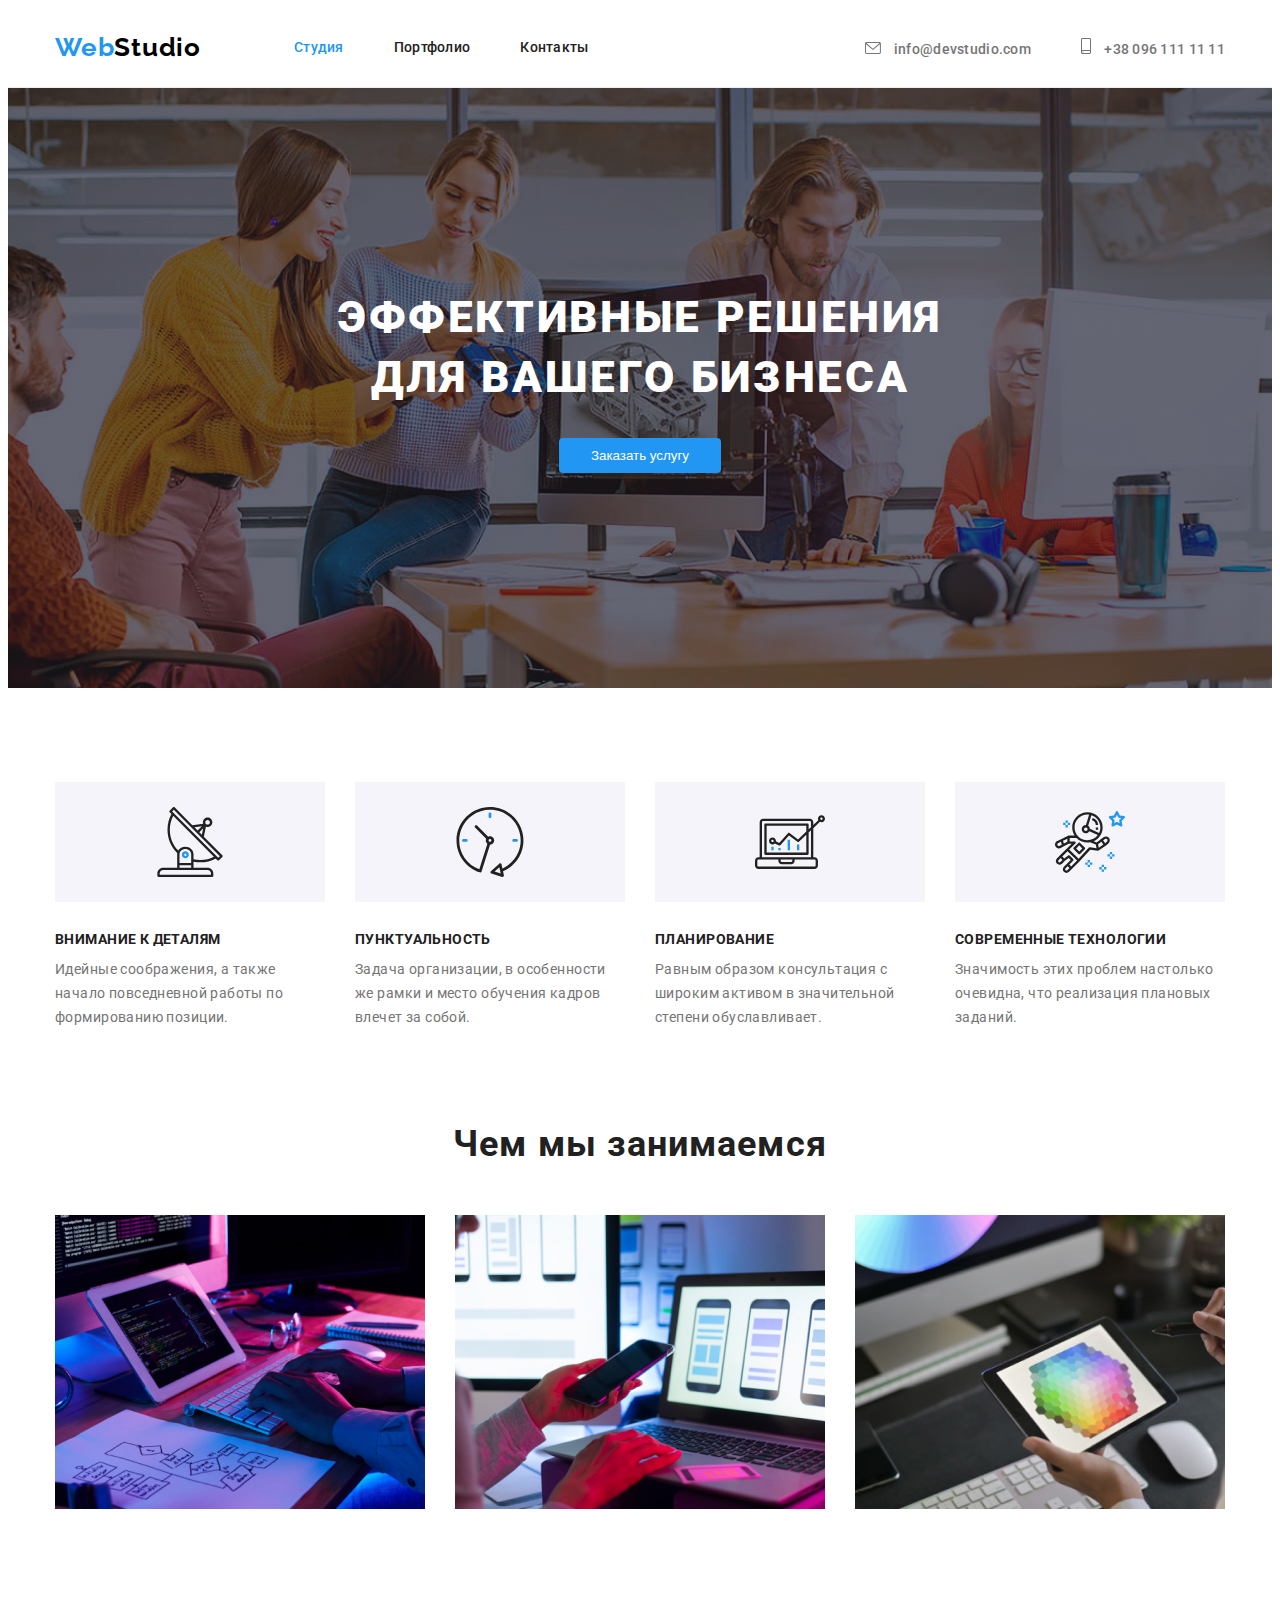
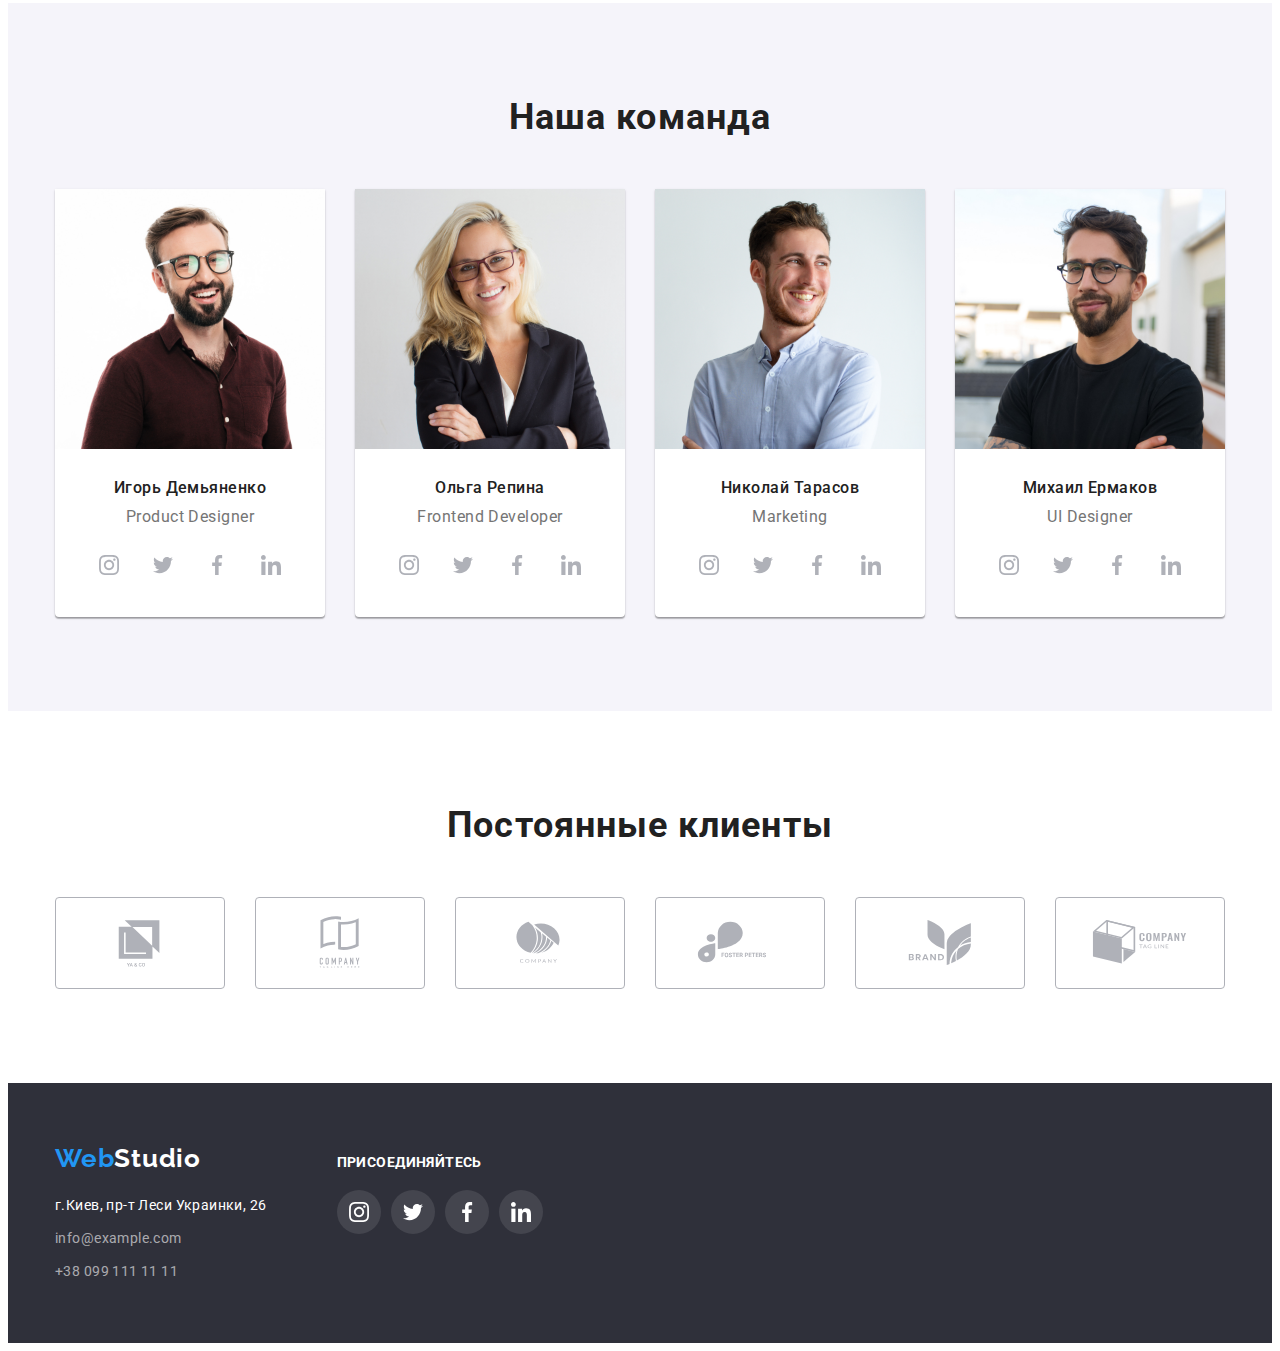
==== index.html @ e5f95749 "Initial commit" ====
<!DOCTYPE html>
<html lang="ru">

<head>
    <meta charset="UTF-8">
    <meta http-equiv="X-UA-Compatible" content="IE=edge">
    <meta name="viewport" content="width=device-width, initial-scale=1.0">
    <link rel="preconnect" href="https://fonts.googleapis.com">
    <link rel="preconnect" href="https://fonts.gstatic.com" crossorigin>
    <link
        href="https://fonts.googleapis.com/css2?family=Raleway:wght@700&family=Roboto:wght@400;500;700;900&display=swap"
        rel="stylesheet">
    <link rel="stylesheet" href="https://cdnjs.cloudflare.com/ajax/libs/modern-normalize/1.1.0/modern-normalize.min.css"
        integrity="sha512-wpPYUAdjBVSE4KJnH1VR1HeZfpl1ub8YT/NKx4PuQ5NmX2tKuGu6U/JRp5y+Y8XG2tV+wKQpNHVUX03MfMFn9Q=="
        crossorigin="anonymous" referrerpolicy="no-referrer" />
    <link rel="stylesheet" href="./css/styles.css">
    <title>Studio</title>
</head>

<body>
    <!-- header -->
    <header class="header">
        <div class="container">
            <div class="main-nav">
                <nav class="header-nav">
                    <a class="logo" href="#">Web<span class="header-logo">Studio</span></a>
                    <ul class="header-list">
                        <li class="header-item"><a class="header-link active" href="./index.html">Cтудия</a></li>
                        <li class="header-item"><a class="header-link" href="./portfolio.html">Портфолио</a></li>
                        <li class="header-item"><a class="header-link" href="">Контакты</a></li>
                    </ul>
                </nav>
                <ul class="header-contact">
                    <li class="contact-item"><a class="contact-link" href="mailto:info@devstudio.com">
                            <svg class="contact-icon" width="16" height="12">
                                <use href="./images/icons.svg#icon-envelope"></use>
                            </svg>
                            info@devstudio.com
                        </a>
                    </li>
                    <li class="contact-item"><a class="contact-link" href="tel:+380961111111">
                            <svg class="contact-icon" width="10" height="16">
                                <use href="./images/icons.svg#icon-smartphone"></use>
                            </svg>
                            +38 096 111 11 11
                        </a></li>
                </ul>
            </div>
        </div>
    </header>
    <!-- main -->
    <main>
        <!-- service -->
        <section class="service-top">
            <h1 class="service-title">
                Эффективные решения <br> для вашего бизнеса
            </h1>
            <button class="service-btn" type="button">Заказать услугу</button>
        </section>
        <!-- inform -->
        <section class="section">
            <div class="container">
                <h2 class="visually-hidden">Преимущества</h2>
                <ul class="inform-list">
                    <li class="inform-item">
                        <div class="inform-icons">
                            <svg class="inform-icon" widtht="70" height="70">
                                <use href="./images/icons.svg#icon-antenna"></use>
                            </svg>
                        </div>
                        <h3 class="inform-title">Внимание к деталям</h3>
                        <p class="inform-text">Идейные соображения, а также начало повседневной работы по формированию
                            позиции.</p>
                    </li>
                    <li class="inform-item">
                        <div class="inform-icons">
                            <svg class="inform-icon" width="70" height="70">
                                <use href="./images/icons.svg#icon-clock"></use>
                            </svg>
                        </div>
                        <h3 class="inform-title">Пунктуальность</h3>
                        <p class="inform-text">Задача организации, в особенности же рамки и место обучения кадров влечет
                            за
                            собой.</p>
                    </li>
                    <li class="inform-item">
                        <div class="inform-icons">
                            <svg class="inform-icon" width="70" height="70">
                                <use href="./images/icons.svg#icon-diagram"></use>
                            </svg>
                        </div>
                        <h3 class="inform-title">Планирование</h3>
                        <p class="inform-text">Равным образом консультация с широким активом в значительной степени
                            обуславливает.</p>
                    </li>
                    <li class="inform-item">
                        <div class="inform-icons">
                            <svg class="inform-icon" width="70" height="70">
                                <use href="./images/icons.svg#icon-astronaut"></use>
                            </svg>
                        </div>
                        <h3 class="inform-title">Современные технологии</h3>
                        <p class="inform-text">Значимость этих проблем настолько очевидна, что реализация плановых
                            заданий.
                        </p>
                    </li>
                </ul>
            </div>
        </section>
        <!-- process -->
        <section class="process section">
            <div class="container">
                <h2 class="subtitle">Чем мы занимаемся</h2>
                <ul class="process-list">
                    <li class="process-item"><img class="process-link" src="./images/box1.jpg" alt="чем мы занимаемся"
                            width="370">
                    </li>
                    <li class="process-item"><img class="process-link" src="./images/box2.jpg" alt="чем мы занимаемся"
                            width="370">
                    </li>
                    <li class="process-item"><img class="process-link" src="./images/box3.jpg" alt="чем мы занимаемся"
                            width="370">
                    </li>
                </ul>
            </div>
        </section>
        <!-- team -->
        <section class="team section">
            <div class="container">
                <h2 class="subtitle">Наша команда</h2>
                <ul class="team-list">
                    <li class="team-item">
                        <img class="team-img" src="./images/autor_1.jpg" alt="автор" width="270">
                        <div class="team-wrap">
                            <h3 class="team-title">Игорь Демьяненко</h3>
                            <p class="team-text">Product Designer</p>
                            <ul class="team-socials">
                                <li class="social-item">
                                    <a class="social-list" href="#">
                                        <svg class="icon-social" width="20" height="20">
                                            <use href="./images/icons.svg#icon-instagram">instagram</use>
                                        </svg>
                                    </a>
                                </li>
                                <li class="social-item">
                                    <a class="social-list" href="#"class="social-list" href="#">
                                        <svg class="icon-social" width="20" height="20">
                                            <use href="./images/icons.svg#icon-twitter">twitter</use>
                                        </svg>
                                    </a>
                                </li>
                                <li class="social-item">
                                    <a class="social-list" href="#"class="social-list" href="#">
                                        <svg class="icon-social" width="20" height="20">
                                            <use href="./images/icons.svg#icon-facebook">facebook</use>
                                        </svg>
                                    </a>
                                </li>
                                <li class="social-item">
                                    <a class="social-list" href="#"class="social-list" href="#">
                                        <svg class="icon-social" width="20" height="20">
                                            <use href="./images/icons.svg#icon-linkedin">linkedin</use>
                                        </svg>
                                    </a>
                                </li>
                            </ul>
                        </div>
                    </li>
                    <li class="team-item">
                        <img class="team-img" src="./images/autor_2.jpg" alt="автор" width="270">
                        <div class="team-wrap">
                            <h3 class="team-title">Ольга Репина</h3>
                            <p class="team-text">Frontend Developer</p>
                            <ul class="team-socials">
                                <li class="social-item">
                                    <a class="social-list" href="#"class="social-list" href="#">
                                        <svg class="icon-social" width="20" height="20">
                                            <use href="./images/icons.svg#icon-instagram">instagram</use>
                                        </svg>
                                    </a>
                                </li>
                                <li class="social-item">
                                    <a class="social-list" href="#"class="social-list" href="#">
                                        <svg class="icon-social" width="20" height="20">
                                            <use href="./images/icons.svg#icon-twitter">twitter</use>
                                        </svg>
                                    </a>
                                </li>
                                <li class="social-item">
                                    <a class="social-list" href="#"class="social-list" href="#">
                                        <svg class="icon-social" width="20" height="20">
                                            <use href="./images/icons.svg#icon-facebook">facebook</use>
                                        </svg>
                                    </a>
                                </li>
                                <li class="social-item">
                                    <a class="social-list" href="#"class="social-list" href="#">
                                        <svg class="icon-social" width="20" height="20">
                                            <use href="./images/icons.svg#icon-linkedin">linkedin</use>
                                        </svg>
                                    </a>
                                </li>
                            </ul>
                        </div>
                    </li>
                    <li class="team-item">
                        <img class="team-img" src="./images/autor_3.jpg" alt="автор" width="270">
                        <div class="team-wrap">
                            <h3 class="team-title">Николай Тарасов</h3>
                            <p class="team-text">Marketing</p>
                            <ul class="team-socials">
                                <li class="social-item">
                                    <a class="social-list" href="#"class="social-list" href="#">
                                        <svg class="icon-social" width="20" height="20">
                                            <use href="./images/icons.svg#icon-instagram">instagram</use>
                                        </svg>
                                    </a>
                                </li>
                                <li class="social-item">
                                    <a class="social-list" href="#"class="social-list" href="#">
                                        <svg class="icon-social" width="20" height="20">
                                            <use href="./images/icons.svg#icon-twitter">twitter</use>
                                        </svg>
                                    </a>
                                </li>
                                <li class="social-item">
                                    <a class="social-list" href="#"class="social-list" href="#">
                                        <svg class="icon-social" width="20" height="20">
                                            <use href="./images/icons.svg#icon-facebook">facebook</use>
                                        </svg>
                                    </a>
                                </li>
                                <li class="social-item">
                                    <a class="social-list" href="#"class="social-list" href="#">
                                        <svg class="icon-social" width="20" height="20">
                                            <use href="./images/icons.svg#icon-linkedin">linkedin</use>
                                        </svg>
                                    </a>
                                </li>
                            </ul>
                        </div>
                    </li>
                    <li class="team-item">
                        <img class="team-img" src="./images/autor_4.jpg" alt="автор" width="270">
                        <div class="team-wrap">
                            <h3 class="team-title">Михаил Ермаков</h3>
                            <p class="team-text">UI Designer</p>
                            <ul class="team-socials">
                                <li class="social-item">
                                    <a class="social-list" href="#">
                                        <svg class="icon-social" width="20" height="20">
                                            <use href="./images/icons.svg#icon-instagram">instagram</use>
                                        </svg>
                                    </a>
                                </li>
                                <li class="social-item">
                                    <a class="social-list" href="#">
                                        <svg class="icon-social" width="20" height="20">
                                            <use href="./images/icons.svg#icon-twitter">twitter</use>
                                        </svg>
                                    </a>
                                </li>
                                <li class="social-item">
                                    <a class="social-list" href="#">
                                        <svg class="icon-social" width="20" height="20">
                                            <use href="./images/icons.svg#icon-facebook">facebook</use>
                                        </svg>
                                    </a>
                                </li>
                                <li class="social-item">
                                    <a class="social-list" href="#">
                                        <svg class="icon-social" width="20" height="20">
                                            <use href="./images/icons.svg#icon-linkedin">linkedin</use>
                                        </svg>
                                    </a>
                                </li>
                            </ul>
                        </div>
                    </li>
                </ul>
            </div>
        </section>
        <section class="section">
            <div class="container">
                <h2 class="subtitle">Постоянные клиенты
                </h2>
                <ul class="customers-list">
                    <li class="customers-item">
                        <a class="customers-link" href="#">
                            <svg class="customers-icon" width="106" height="60">
                                <use href="./images/icons.svg#icon-client1"></use>
                            </svg>
                        </a>
                    </li>
                    <li class="customers-item">
                        <a class="customers-link" href="#">
                            <svg class="customers-icon" width="106" height="60">
                                <use href="./images/icons.svg#icon-client2"></use>
                            </svg>
                        </a>
                    </li>
                    <li class="customers-item">
                        <a class="customers-link" href="#">
                            <svg class="customers-icon" width="106" height="60">
                                <use href="./images/icons.svg#icon-client3"></use>
                            </svg>
                        </a>
                    </li>
                    <li class="customers-item">
                        <a class="customers-link" href="#">
                            <svg class="customers-icon" width="106" height="60">
                                <use href="./images/icons.svg#icon-client4"></use>
                            </svg>
                        </a>
                    </li>
                    <li class="customers-item">
                        <a class="customers-link" href="#">
                            <svg class="customers-icon" width="106" height="60">
                                <use href="./images/icons.svg#icon-client5"></use>
                            </svg>
                        </a>
                    </li>
                    <li class="customers-item">
                        <a class="customers-link" href="#">
                            <svg class="customers-icon" width="106" height="60">
                                <use href="./images/icons.svg#icon-client6"></use>
                            </svg>
                        </a>
                    </li>
                </ul>
            </div>
        </section>
    </main>
    <!-- footer -->
    <footer class="footer">
        <div class="container">
            <div class="footer-wrapper">
                <div class="footer-about">
                    <a class="logo footer-logotip" href="#">Web<span class="footer-logo">Studio</span></a>
                    <address class="footer-contact">
                        <ul class="footer-list">
                            <li class="footer-item">
                                <p class="footer-text">г.Киев, пр-т Леси Украинки, 26</p>
                            </li>
                            <li class="footer-item">
                                <a class="footer-link" href="mailto:info@example.com">info@example.com</a>
                            </li>
                            <li class="footer-item">
                                <a class="footer-link" href="tel:+380991111111">+38 099 111 11 11</a>
                            </li>
                        </ul>
                    </address>
                </div>
                <div class="footer-social">
                    <h2 class="title-social">присоединяйтесь</h2>
                    <ul class="team-socials social-footer">
                        <li class="social-item social-footer-item">
                            <a class="social-list social-footer-link" href="#" class="social-list" href="#">
                                <svg class="icon-social footer-social-icon" width="20" height="20">
                                    <use href="./images/icons.svg#icon-instagram">instagram</use>
                                </svg>
                            </a>
                        </li>
                        <li class="social-item social-footer-item">
                            <a class="social-list social-footer-link" href="#" class="social-list" href="#">
                                <svg class="icon-social footer-social-icon" width="20" height="20">
                                    <use href="./images/icons.svg#icon-twitter">twitter</use>
                                </svg>
                            </a>
                        </li>
                        <li class="social-item social-footer-item">
                            <a class="social-list social-footer-link" href="#" class="social-list" href="#">
                                <svg class="icon-social footer-social-icon" width="20" height="20">
                                    <use href="./images/icons.svg#icon-facebook">facebook</use>
                                </svg>
                            </a>
                        </li>
                        <li class="social-item social-footer-item">
                            <a class="social-list social-footer-link" href="#" class="social-list" href="#">
                                <svg class="icon-social footer-social-icon" width="20" height="20">
                                    <use href="./images/icons.svg#icon-linkedin">linkedin</use>
                                </svg>
                            </a>
                        </li>
                    </ul>
                </div>
            </div>
        </div>
    </footer>
</body>

</html>
---- css/styles.css ----
/*Color*/
:root {
    --brand-color: #2F303A;
    --font-color: #F5F4FA;
    --active: #2196F3;
    --black: #000000;
    --favorit: #212121;
    --text: #757575;
    --white: #ffffff;
    --hover-btn: #188CE8;
    --header-border: #ECECEC;
    --icons-svg: #AFB1B8;
}

*,
*::after,
*::before {
    box-sizing: border-box;
}

h1,
h2,
h3,
h4,
h5,
p {
    padding: 0;
    margin: 0;
}

img {
    display: block;
}

body {
    font-family: 'Roboto', sans-serif;
    font-size: 14px;
    color: var(--favorit);
    padding: 0;
}

ul {
    list-style: none;
}

a {
    text-decoration: none;
    color: var(--favorit);
}

/* container */

.container {
    width: 1200px;
    padding-left: 15px;
    padding-right: 15px;
    margin-left: auto;
    margin-right: auto;
    /* border: 2px solid tomato; */
}

/* section-top */

.section {
    padding-top: 94px;
    padding-bottom: 94px;
}

/* header */

.header {
    border-bottom: 1px solid var(--header-border);
    padding-top: 24px;
    padding-bottom: 24px;
}

.main-nav {
    display: flex;
    align-items: center;
}

.header-nav {
    display: flex;
    align-items: center;
}

.header-nav .logo {
    margin-right: 93px;
}

.logo {
    font-family: 'Raleway';
    font-style: normal;
    font-weight: 700;
    font-size: 26px;
    line-height: 1.19;
    text-decoration: none;
    letter-spacing: 0.03em;
    color: var(--active);
}

.header-logo {
    color: var(--black);
}

.header-list {
    display: flex;
    align-items: center;
}

.header-list .header-item + .header-item,
.header-contact .contact-item + .contact-item {
    margin-left: 50px;
}

.header-list,
.header-contact {
    align-items: center;
    padding: 0;
    margin: 0;

    font-weight: 500;
    line-height: 16px;
    letter-spacing: 0.02em;
}

.header-contact {
    align-items: baseline;
}



.header-link.active {
    color: var(--active);
}

.header-contact {
    display: flex;
    margin-left: auto;
}

.header-link:hover,
.header-link:focus,
.contact-link:hover,
.contact-link:focus {
    color: var(--active);
    cursor: pointer;
    fill: var(--active);
}


.contact-link {
    color: var(--text);
    fill: var(--text);
}

.contact-icon {
    margin-right: 10px;
}

.service-top {
    max-width: 1600px;
    min-height: 600px;
    margin-left: auto;
    margin-right: auto;
    align-items: center;
    padding-top: 200px;
    padding-bottom: 200px;
    /* background-color: var(--brand-color); */
    background-image: linear-gradient(
        to right, 
        rgba(47, 48, 58, 0.4),
        rgba(47, 48, 58, 0.4)
        ), 
        url("../images/background.jpg");
    background-repeat: no-repeat;
    background-size: cover;
    background-position: center;
}

.service-title {
    font-weight: 900;
    font-size: 44px;
    line-height: 1.36;
    text-align: center;
    letter-spacing: 0.06em;
    text-transform: uppercase;
    color: var(--white);

    margin-bottom: 30px ;
}

.service-btn {
    display: block;
    margin-left: auto;
    margin-right: auto;
    padding: 10px 32px;
    border-radius: 4px;
    border: none;
    cursor: pointer;

    color: var(--white);
    background-color: var(--active);
    box-shadow: 0px 4px 4px rgba(0, 0, 0, 0.15);
    
}

.service-btn:hover {
    background-color: var(--hover-btn);
}



/* inform */

.visually-hidden {
    position: absolute;
    white-space: nowrap;
    width: 1px;
    height: 1px;
    overflow: hidden;
    border: 0;
    padding: 0;
    clip: rect(0 0 0 0);
    clip-path: inset(50%);
    margin: -1px;
}

.inform-list {
    display: flex;
    justify-content: space-between;
    padding: 0;
    margin: 0;
}

.inform-item {
    width: calc((100% - 90px) / 4);
    margin-right: 30px;
}

.inform-icons {
    display: flex;
    align-items: center;
    justify-content: center;

    background-color: #F5F4FA;
    width: 270px;
    height: 120px;
    margin-bottom: 30px;
}

.inform-item:last-child {
    margin-right: 0;
}

.inform-title {
    font-family: 'Roboto';
    font-style: normal;
    font-weight: 700;
    font-size: 14px;
    line-height: 1.14;
    letter-spacing: 0.03em;
    text-transform: uppercase;

    margin-bottom: 10px;

}

.inform-text {
    line-height: 1.71;
    letter-spacing: 0.03em;
    color: var(--text);
}


/* process */

.process {
    padding-top: 0;
}

.subtitle {
    text-align: center;
    font-size: 36px;
    line-height: 1.16;
    letter-spacing: 0.03em;

    margin-bottom: 50px;
}

.process-list {
    display: flex;
    padding: 0;
    margin: 0;
}

.process-item {
    margin-right: 30px;
    width: 370px;
}
.process-item:last-child {
    margin-right: 0px;
}

/* team */

.team {
    background-color: var(--font-color);
}

.team-list {
    display: flex;
    padding: 0;
    margin: 0;
}

.team-item {
    width: calc((100% - 90px) / 4);
    margin-right: 30px;

    text-align: center;
    background: var(--white);
    box-shadow: 0px 1px 3px rgba(0, 0, 0, 0.12), 0px 1px 1px rgba(0, 0, 0, 0.14), 0px 2px 1px rgba(0, 0, 0, 0.2);
    border-radius: 0px 0px 4px 4px;
}

.team-wrap {
    padding-top: 30px;
    padding-bottom: 30px;
}

.team-item:last-child {
    margin-right: 0;
}

.team-title {
    font-weight: 500;
    font-size: 16px;
    line-height: 1.18;
    letter-spacing: 0.03em;

    margin-bottom: 10px;
}

.team-text {
    font-size: 16px;
    line-height: 1.18;
    letter-spacing: 0.03em;
    color: var(--text);

    margin-bottom: 16px;
}

.team-socials {
    display: flex;
    align-items: center;
    justify-content: center;
    margin: 0;
    padding: 0;
}

.social-item {
    margin-right: 10px;
}

.social-item:last-child {
    margin-right: 0;
}

.social-list {
    display: flex;
    justify-content: center;
    align-items: center;
    border-radius: 50%;
    width: 44px;
    height: 44px;
    margin: 0;
    padding: 0;
}

.social-list:hover,
.social-list:focus {
    background-color: var(--active);
}
.social-list:hover .icon-social,
.social-list:focus .icon-social {
    fill: var(--white);
}

.icon-social {
    width: 20px;
    height: 20px;
    fill: var(--icons-svg);
}

/* customers */


.customers-list {
    display: flex;
    align-items: center;
    justify-content: center;
    margin:0;
    padding: 0;
    
}

.customers-item {
    margin-right: 30px;
}

.customers-link {
    display: flex;
    align-items:center;
    justify-content: center;
    margin: 0;
    padding: 0;
    width: 170px;
    height: 92px;
    border: 1px solid var(--icons-svg);
    border-radius: 4px;
    fill: var(--icons-svg);
}
.customers-item:last-child {
    margin-right: 0;
}

.customers-link:hover .customers-icon,
.customers-link:focus .customers-icon {
    fill: var(--active);
}

.customers-link:hover,
.customers-link:focus {
    border-color: var(--active);
}


/* footer */


.footer {
    padding: 60px 0;
    background-color: var(--brand-color);
}

.footer-wrapper {
    display: flex;
    align-items: baseline;
}
.footer-about {
    margin-right: 70px;
}


.footer-logotip {
    display: block;
    margin-bottom: 20px;
}

.footer-logo {
    color: var(--white);
    
}

.footer-item:nth-child(-n+2) {
    margin-bottom: 9px;
}

.footer-list {
    padding: 0;
    margin:0;
}

.footer-text {
    font-style: normal;
    line-height: 1.71;
    letter-spacing: 0.03em;
    color: var(--white);

}

.title-social {
    font-size: 14px;
    line-height: 16px;
    letter-spacing: 0.03em;
    text-transform: uppercase;
    color: var(--white);

    margin-bottom: 20px;
}

.footer-link {
    font-style: normal;
    line-height: 1.71;
    padding-top: 9px;
    letter-spacing: 0.03em;
    color: rgba(255, 255, 255, 0.6);
    }

.social-footer-link {
    background-color: rgba(255, 255, 255, 0.1);
}
.footer-social-icon {
    fill: var(--white);
}
                    /* PORTFOLIO */

    /* main-header */
.portfolio-control {
    display: flex;
    justify-content: center;
    padding: 0;
    margin: 0;
    margin-bottom: 50px;
}

.control-item {
    margin-right: 8px;
}

.portfolio-control:last-child {
    margin-right: 0;
}

.control-btn {
    display: block;
    padding: 6px 22px;
    background: var(--font-color);
    border-radius: 4px;
    border: none;   
    font-family: 'Roboto';
    font-style: normal;
    font-weight: 500;
    font-size: 16px;
    line-height: 1.6;
    text-align: center;
    letter-spacing: 0.03em;
    cursor: pointer;
    color: var(--favorit);
}

.control-btn.active {
    background: var(--hover-btn);
    box-shadow: 0px 3px 1px rgba(0, 0, 0, 0.1), 0px 1px 2px rgba(0, 0, 0, 0.08), 0px 2px 2px rgba(0, 0, 0, 0.12);
    border-radius: 4px;
    font-family: 'Roboto';
    font-style: normal;
    font-weight: 500;
    font-size: 16px;
    line-height: 1.62;
    text-align: center;
    letter-spacing: 0.03em;
    color: var(--white);
}

.control-btn:hover,
.control-btn:focus {
    background: var(--hover-btn);
    box-shadow: 0px 3px 1px rgba(0, 0, 0, 0.1), 0px 1px 2px rgba(0, 0, 0, 0.08), 0px 2px 2px rgba(0, 0, 0, 0.12);
    border-radius: 4px;
    border: none;
    font-family: 'Roboto';
    font-style: normal;
    font-weight: 500;
    font-size: 16px;
    line-height: 1.62;
    text-align: center;
    letter-spacing: 0.03em;
    color: var(--white);
}

/* content */

.portfolio-content {
    display: flex;
    flex-wrap: wrap;
    padding: 0;
    margin: 0;
}

.content-item {
    display: block;
    width: calc((100% - 60px) / 3);
    margin-right: 30px;
    margin-bottom: 30px;

    background: var(--white);
    border: 1px solid #EEEEEE;
}

.content-item:nth-child(3n) {
    margin-right: 0;
}

.content-item:nth-child(n + 7) {
    margin-bottom: 0;
}

.content-img {
    display: block;
    max-width: 100%;
    height: auto;
}

.content-link {
    display: block;
    margin: 0;
    padding: 0;
}

.content-link:hover,
.content-link:focus {
    box-shadow: 0px 1px 1px rgba(0, 0, 0, 0.12), 0px 4px 4px rgba(0, 0, 0, 0.06), 1px 4px 6px rgba(0, 0, 0, 0.16);
}

.content-wrap {
    padding: 20px 24px;
}

.content-title {
    font-family: 'Roboto';
    font-style: normal;
    font-size: 18px;
    line-height: 2;
    letter-spacing: 0.06em;
    color: var(--favorit);

}

.content-text {
    font-family: 'Roboto';
    font-style: normal;
    font-size: 16px;
    line-height: 1.87;
    letter-spacing: 0.03em;
    color: var(--text);
}
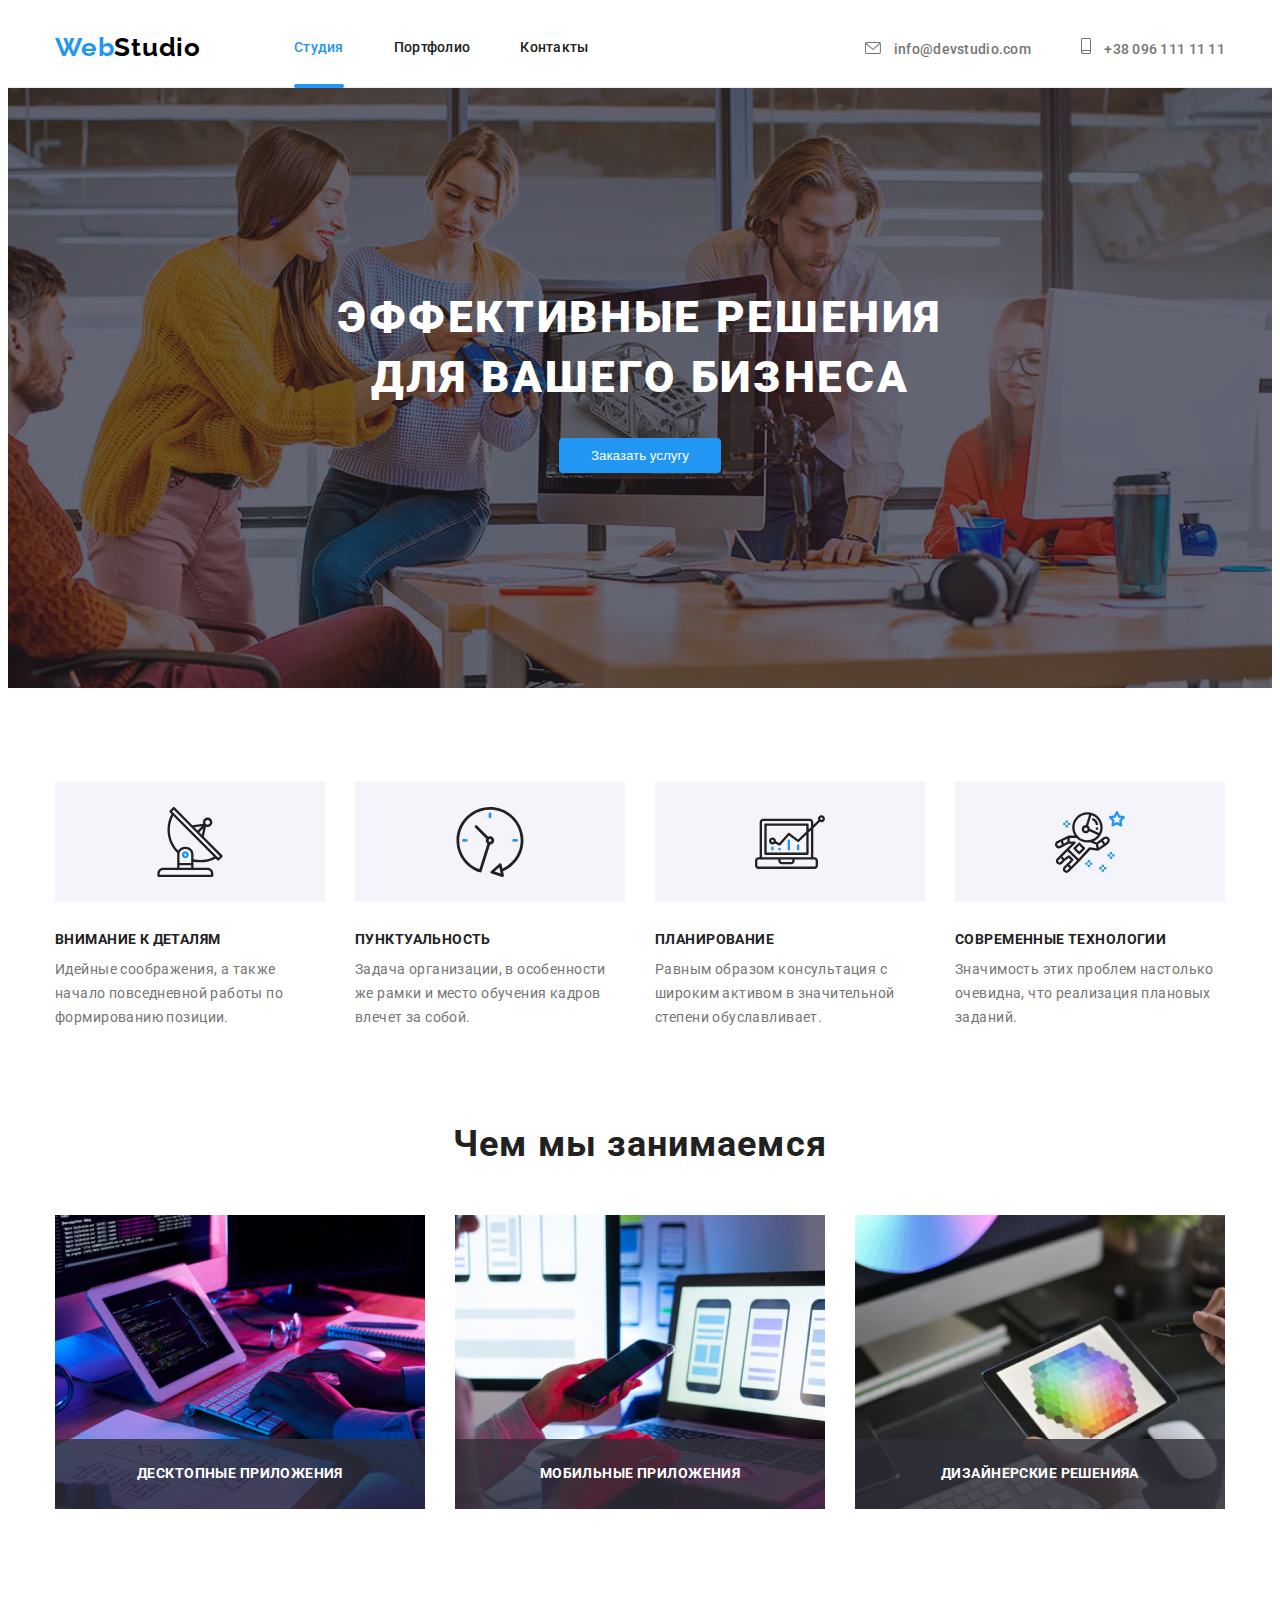
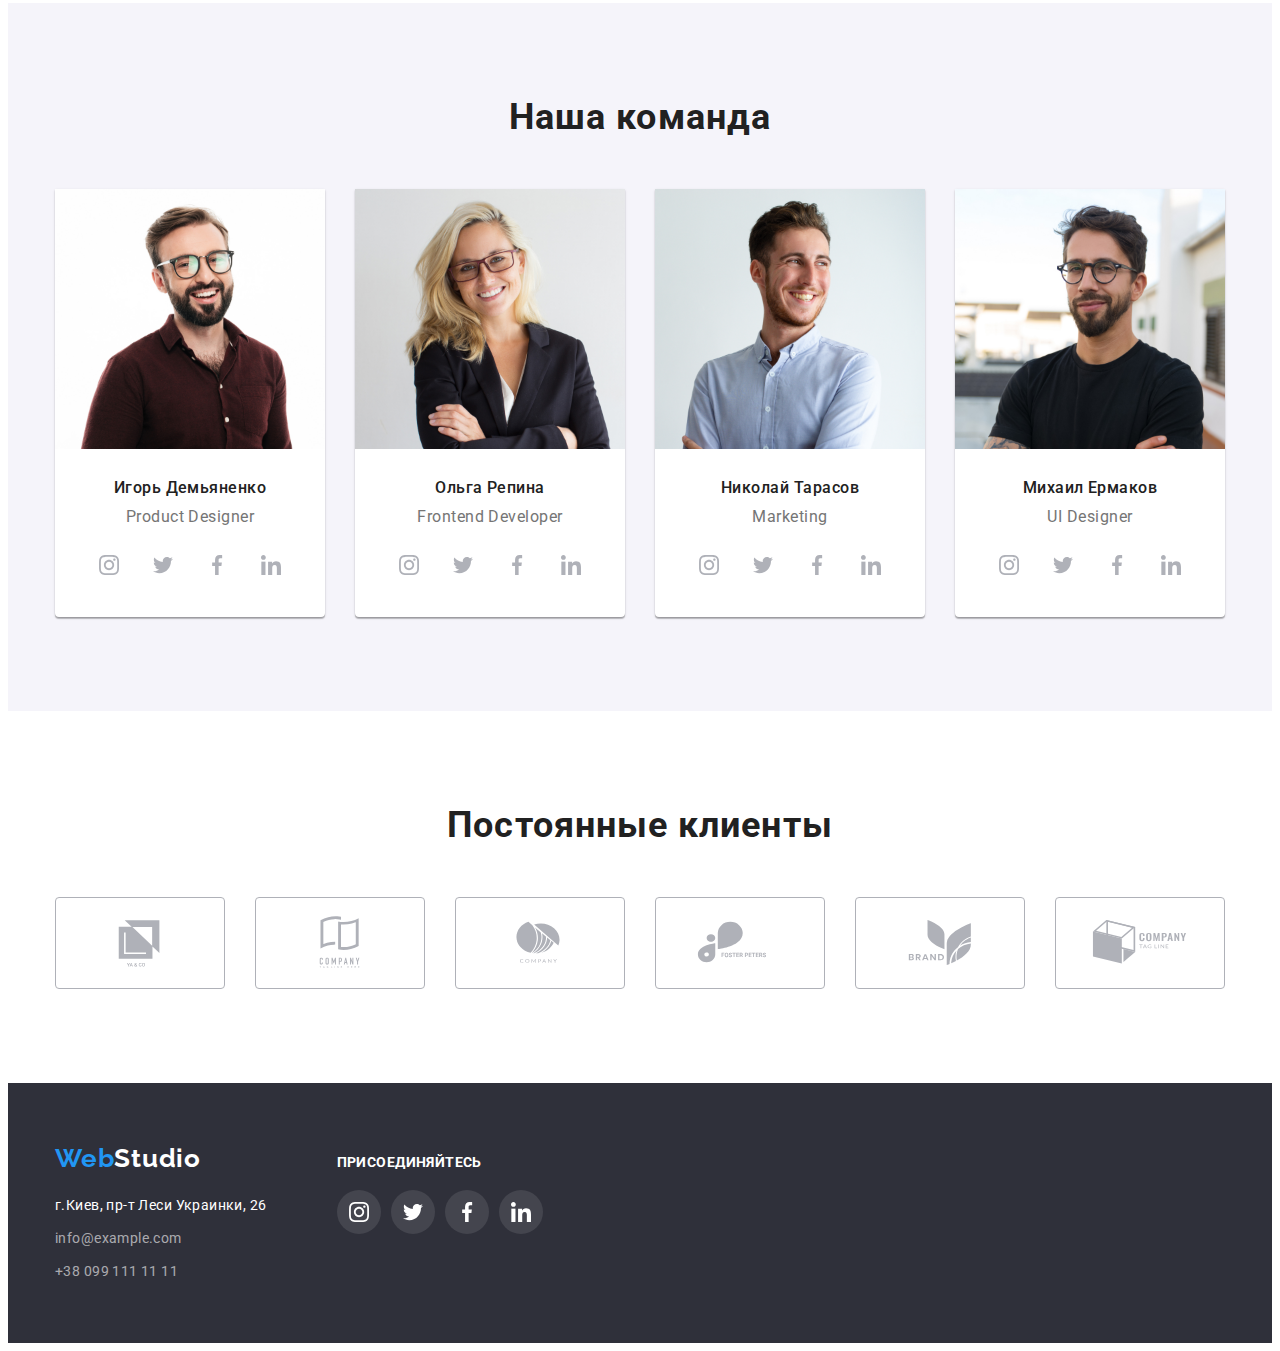
==== commit f7da5c7b: "header-after" ====
--- a/index.html
+++ b/index.html
@@ -114,12 +114,15 @@
                 <ul class="process-list">
                     <li class="process-item"><img class="process-link" src="./images/box1.jpg" alt="чем мы занимаемся"
                             width="370">
+                            <p class="process-text">Десктопные приложения</p>
                     </li>
                     <li class="process-item"><img class="process-link" src="./images/box2.jpg" alt="чем мы занимаемся"
                             width="370">
+                            <p class="process-text">Мобильные приложения</p>
                     </li>
                     <li class="process-item"><img class="process-link" src="./images/box3.jpg" alt="чем мы занимаемся"
                             width="370">
+                            <p class="process-text">Дизайнерские решенияa</p>
                     </li>
                 </ul>
             </div>
--- a/css/styles.css
+++ b/css/styles.css
@@ -134,6 +134,21 @@
     color: var(--active);
 }
 
+.header-link {
+    position: relative;
+}
+
+.header-link.active::after {
+    position:absolute;
+    content: "";
+    bottom: -32.2px;
+    right: 0;
+    width: 100%;
+    height: 4px;
+    background-color: var(--active);
+    border-radius: 2px;
+}
+
 .header-contact {
     display: flex;
     margin-left: auto;
@@ -295,9 +310,31 @@
 }
 
 .process-item {
+    position: relative;
     margin-right: 30px;
     width: 370px;
 }
+
+.process-text {
+    position:absolute;
+    display: flex;
+    align-items: center;
+    justify-content: center;
+    bottom: 0;
+    right: 0;
+    width: 100%;
+    height: 70px;
+
+    letter-spacing: 0.03em;
+    text-transform: uppercase;
+    font-style: normal;
+    font-weight: 700;
+    line-height: 1.14;  
+
+    color: var(--white);
+    background-color: rgba(47, 48, 58, 0.8);
+}
+
 .process-item:last-child {
     margin-right: 0px;
 }
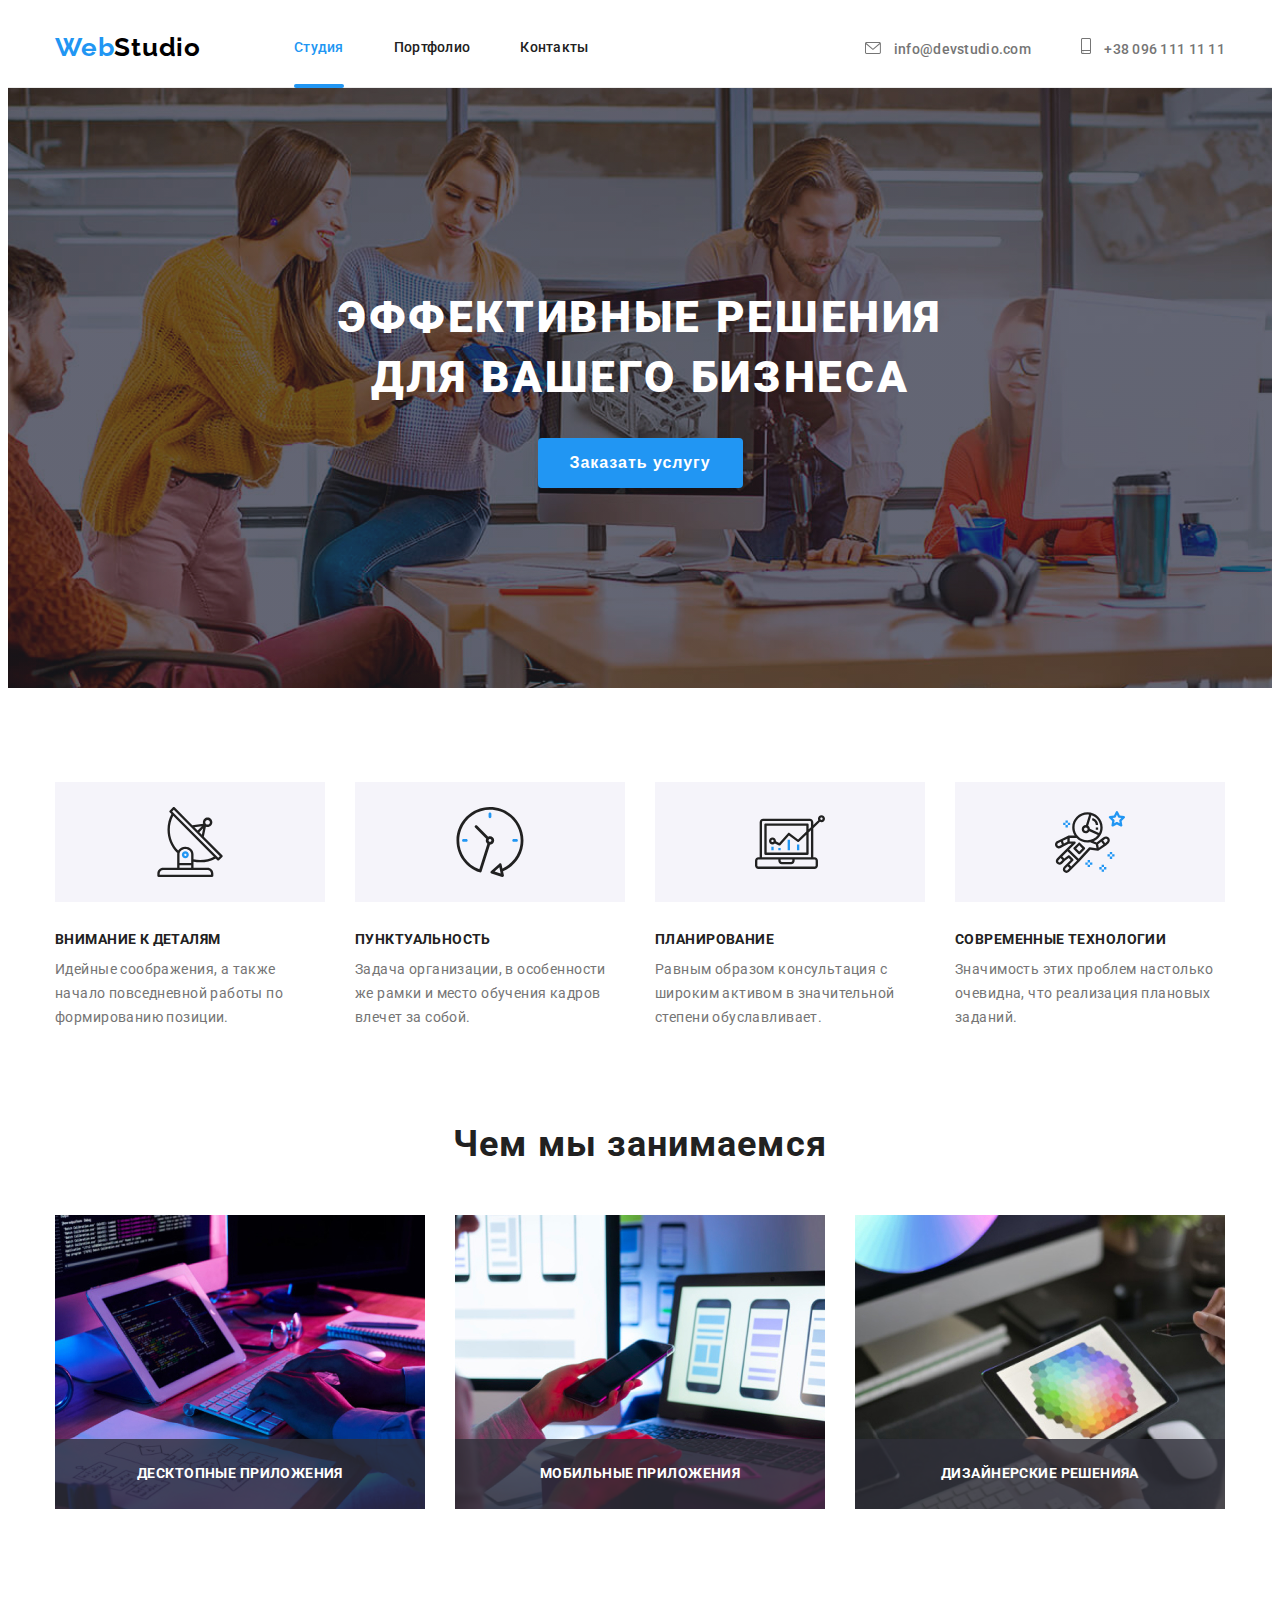
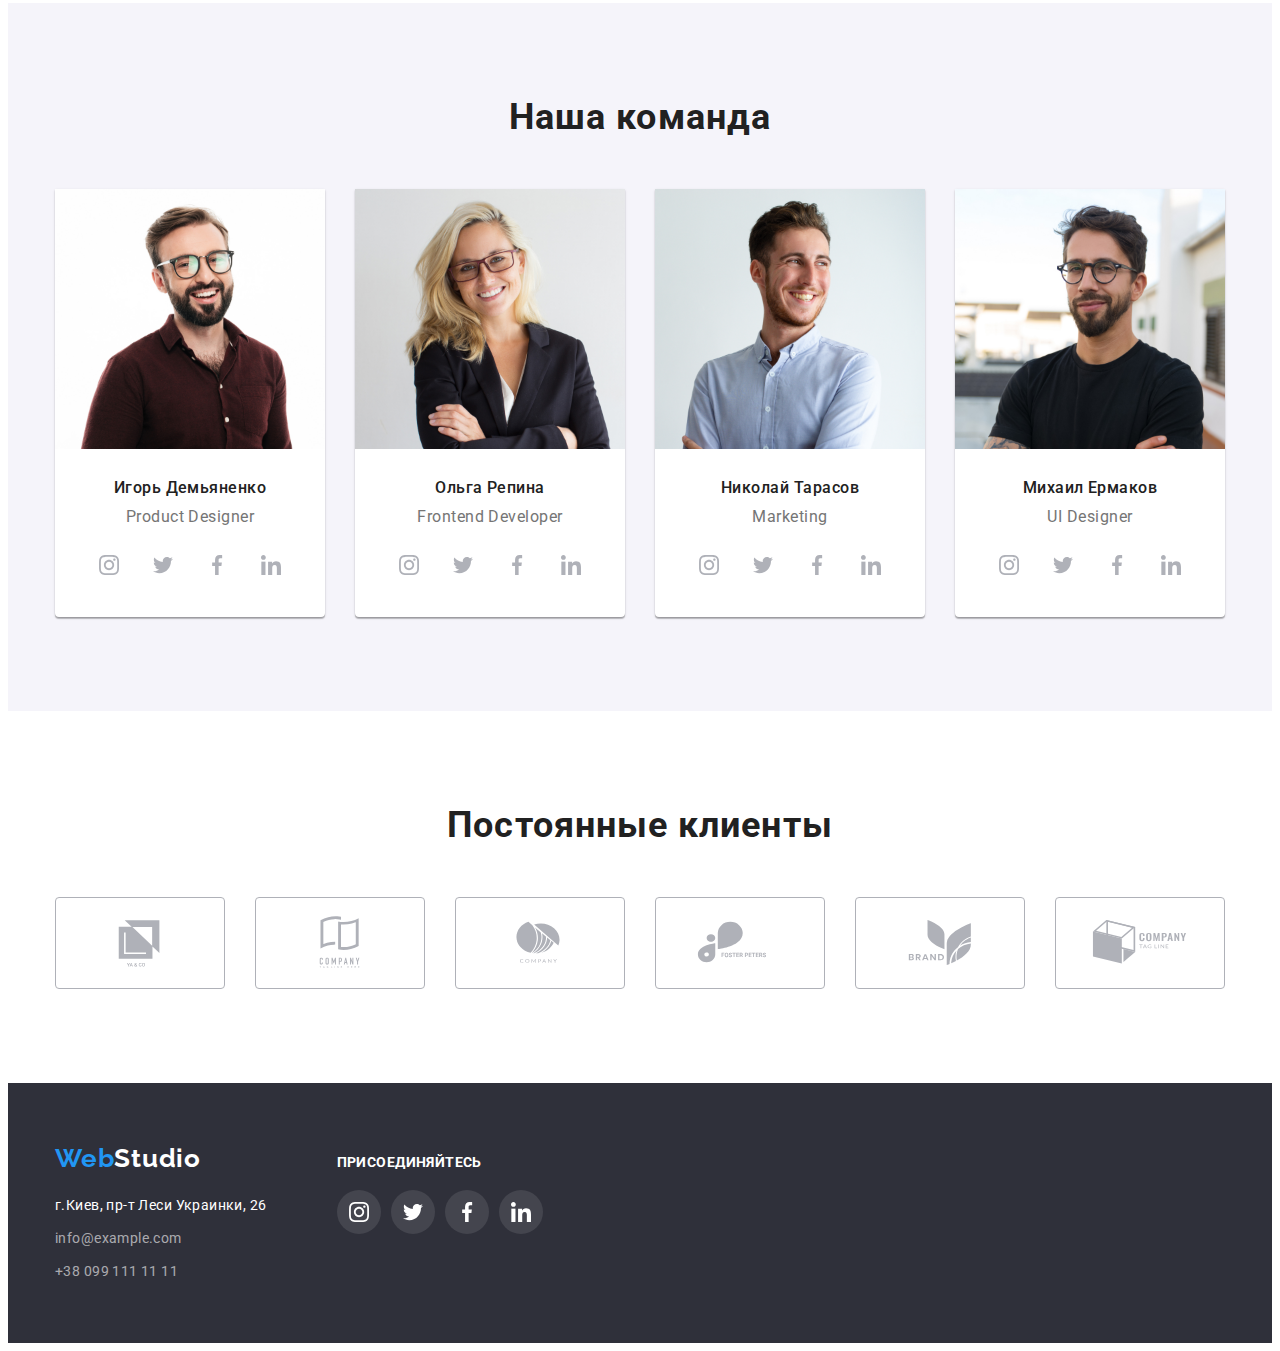
==== commit 0ecb4465: "work05" ====
--- a/index.html
+++ b/index.html
@@ -55,8 +55,17 @@
             <h1 class="service-title">
                 Эффективные решения <br> для вашего бизнеса
             </h1>
-            <button class="service-btn" type="button">Заказать услугу</button>
+            <button class="service-btn" type="button" data-modal-open>Заказать услугу</button>
         </section>
+        <div class="backdrop is-hidden" data-modal>
+            <div class="modal">
+                <button class="backdrop-btn" data-modal-close>
+                    <svg class="modal-icons" width="18" height="18">
+                        <use href="./images/icons.svg#icon-close-black"></use>
+                    </svg>
+                </button>
+            </div>
+        </div>
         <!-- inform -->
         <section class="section">
             <div class="container">
@@ -390,6 +399,7 @@
             </div>
         </div>
     </footer>
+    <script src="./js/modal.js"></script>
 </body>
 
 </html>--- a/css/styles.css
+++ b/css/styles.css
@@ -10,6 +10,7 @@
     --hover-btn: #188CE8;
     --header-border: #ECECEC;
     --icons-svg: #AFB1B8;
+    --time-function: cubic-bezier(0.4, 0, 0.2, 1);
 }
 
 *,
@@ -136,33 +137,50 @@
 
 .header-link {
     position: relative;
-}
-
-.header-link.active::after {
+    padding-top: 32px;
+    padding-bottom: 32.2px;
+    transition: color 250ms var(--time-function);
+}
+
+.header-link::after {
     position:absolute;
     content: "";
-    bottom: -32.2px;
+    bottom: 0;
     right: 0;
     width: 100%;
     height: 4px;
+
     background-color: var(--active);
     border-radius: 2px;
-}
+
+    transform: scaleX(0);
+    transition: transform 250ms var(--time-function);
+}
+
+.header-link.active::after {
+    transform: scaleX(1);
+}
+
 
 .header-contact {
     display: flex;
     margin-left: auto;
 }
 
+/* .header-link:hover::after,
+.header-link:focus::after, */
 .header-link:hover,
 .header-link:focus,
 .contact-link:hover,
 .contact-link:focus {
+    /* transform:scaleX(1); */
+    transition: transform 250ms var(--time-function);
+
     color: var(--active);
     cursor: pointer;
     fill: var(--active);
-}
-
+    
+}
 
 .contact-link {
     color: var(--text);
@@ -181,7 +199,7 @@
     align-items: center;
     padding-top: 200px;
     padding-bottom: 200px;
-    /* background-color: var(--brand-color); */
+
     background-image: linear-gradient(
         to right, 
         rgba(47, 48, 58, 0.4),
@@ -214,16 +232,97 @@
     border: none;
     cursor: pointer;
 
+    font-weight: 700;
     color: var(--white);
+    font-style: normal;
+    font-weight: 700;
+    font-size: 16px;
+    line-height: 1.87;
+    letter-spacing: 0.06em;
     background-color: var(--active);
     box-shadow: 0px 4px 4px rgba(0, 0, 0, 0.15);
+    transition: background-color 250ms var(--time-function);
     
 }
 
 .service-btn:hover {
     background-color: var(--hover-btn);
-}
-
+    
+}
+
+/* modal */
+
+.backdrop {
+    position: fixed;
+    top: 0;
+    left: 0;
+    width: 100%;
+    height: 100%;
+    z-index: 1;
+
+    background-color: rgba(0, 0, 0, 0.2);
+    transition: opacity 250ms var(--time-function);
+
+    opacity: 1;
+}
+
+.backdrop.is-hidden {
+    opacity: 0;
+    pointer-events: none;
+    visibility: hidden;
+    
+}
+
+.backdrop.is-hidden .modal {
+    transform: translate(-50%,-50%) scale(1,1);
+}
+
+
+.modal {
+    position: absolute;
+    top: 50%;
+    left: 50%;
+    min-width: 528px;
+    min-height: 581px;
+
+    background-color: var(--white);
+    box-shadow: 0px 1px 3px rgba(0, 0, 0, 0.12), 0px 1px 1px rgba(0, 0, 0, 0.14), 0px 2px 1px rgba(0, 0, 0, 0.2);
+    border-radius: 4px;
+
+    
+    transform: translate(-50%,-50%) scale(1);
+
+    transition: transform 250ms var(--time-function);
+
+}
+
+
+.backdrop-btn {
+    display: block;
+    position: absolute;
+    right: 0;
+    top: 0;
+    margin-top: 8px;
+    margin-right: 8px;
+    padding: 6px;
+
+    background-color: #FFFFFF;
+    border: 1px solid rgba(0, 0, 0, 0.1);
+    border-radius: 50%;
+    cursor: pointer;
+}
+
+.modal-icons {
+    display: flex;
+    align-items: center;
+    justify-content: center;
+    padding: 0;
+    margin: 0;
+    fill: var(--black);
+
+    background-color: var(--white);
+    border: none;
+}
 
 
 /* inform */
@@ -413,6 +512,7 @@
     height: 44px;
     margin: 0;
     padding: 0;
+    transition: background-color 250ms var(--time-function);
 }
 
 .social-list:hover,
@@ -456,6 +556,8 @@
     height: 92px;
     border: 1px solid var(--icons-svg);
     border-radius: 4px;
+
+    transition: color 250ms (--time-function), border-color 250ms var(--time-function);
     fill: var(--icons-svg);
 }
 .customers-item:last-child {
@@ -563,9 +665,10 @@
 .control-btn {
     display: block;
     padding: 6px 22px;
-    background: var(--font-color);
     border-radius: 4px;
     border: none;   
+
+    background-color: var(--font-color);
     font-family: 'Roboto';
     font-style: normal;
     font-weight: 500;
@@ -575,10 +678,11 @@
     letter-spacing: 0.03em;
     cursor: pointer;
     color: var(--favorit);
+    transition: color 250ms (--time-function), background-color 250ms var(--time-function);
 }
 
 .control-btn.active {
-    background: var(--hover-btn);
+    background-color: var(--hover-btn);
     box-shadow: 0px 3px 1px rgba(0, 0, 0, 0.1), 0px 1px 2px rgba(0, 0, 0, 0.08), 0px 2px 2px rgba(0, 0, 0, 0.12);
     border-radius: 4px;
     font-family: 'Roboto';
@@ -593,8 +697,10 @@
 
 .control-btn:hover,
 .control-btn:focus {
-    background: var(--hover-btn);
+    background-color: var(--hover-btn);
     box-shadow: 0px 3px 1px rgba(0, 0, 0, 0.1), 0px 1px 2px rgba(0, 0, 0, 0.08), 0px 2px 2px rgba(0, 0, 0, 0.12);
+        transition: transform 250ms cubic-bezier(0.4, 0, 0.2, 1);
+
     border-radius: 4px;
     border: none;
     font-family: 'Roboto';
@@ -621,7 +727,6 @@
     width: calc((100% - 60px) / 3);
     margin-right: 30px;
     margin-bottom: 30px;
-
     background: var(--white);
     border: 1px solid #EEEEEE;
 }
@@ -651,8 +756,45 @@
     box-shadow: 0px 1px 1px rgba(0, 0, 0, 0.12), 0px 4px 4px rgba(0, 0, 0, 0.06), 1px 4px 6px rgba(0, 0, 0, 0.16);
 }
 
+.content-link:hover .content-overlay,
+.content-link:focus .content-overlay {
+    transform: translateY(0);
+    opacity: 1;
+}
+
 .content-wrap {
     padding: 20px 24px;
+}
+
+.content-tumb {
+    position: relative;
+    overflow: hidden;
+}
+
+.content-overlay {
+    position: absolute;
+    display: block;
+    top: 0;
+    left: 0;
+    width: 100%;
+    height: 100%;
+    opacity: 0;
+
+    background-color: rgba( 33, 150, 243, 0.9);
+    transform: translateY(100%);
+    transition: transform 250ms cubic-bezier(0.4, 0, 0.2, 1),
+    opacity 250ms cubic-bezier(0.4, 0, 0.2, 1);
+}
+
+.text-overlay {
+    display: block;
+    padding: 63px 24px;
+
+    color: var(--white);
+    font-weight: 400;
+    font-size: 18px;
+    line-height: 1.55;
+    letter-spacing: 0.03em;
 }
 
 .content-title {
